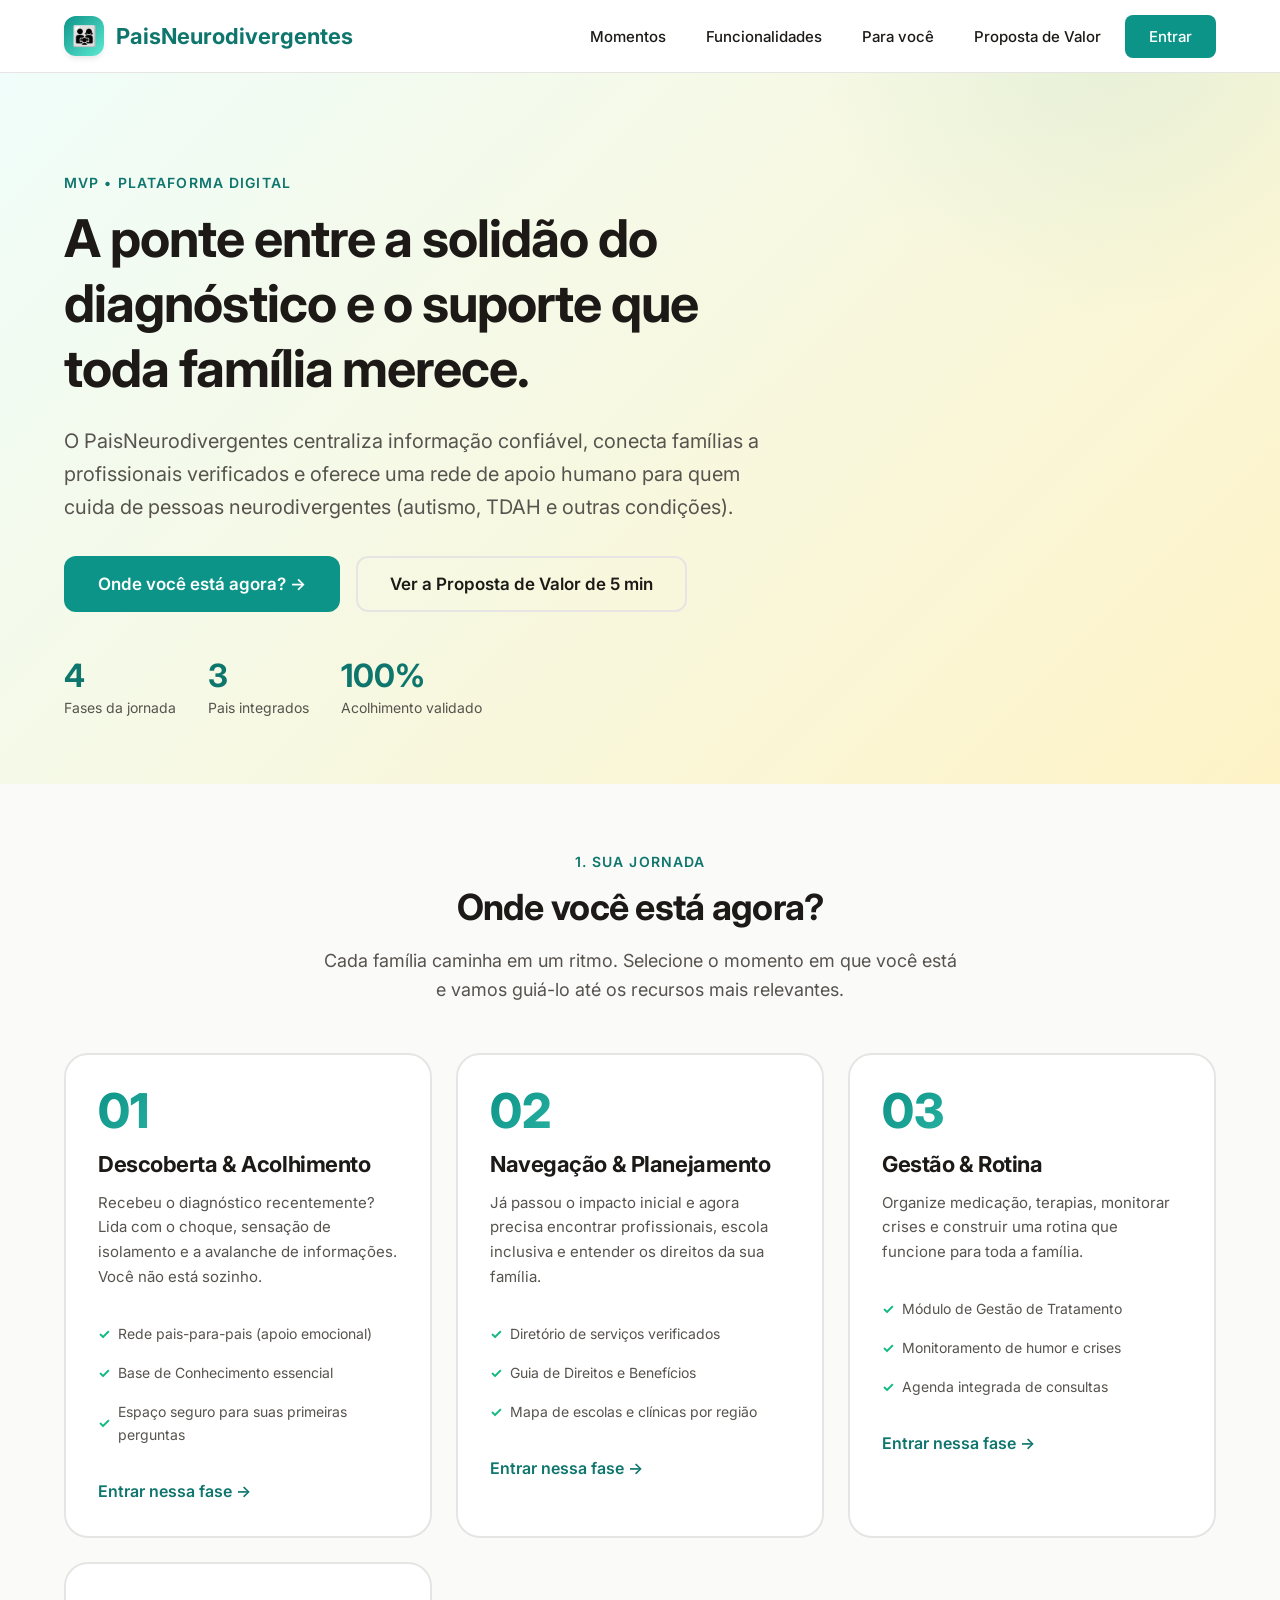
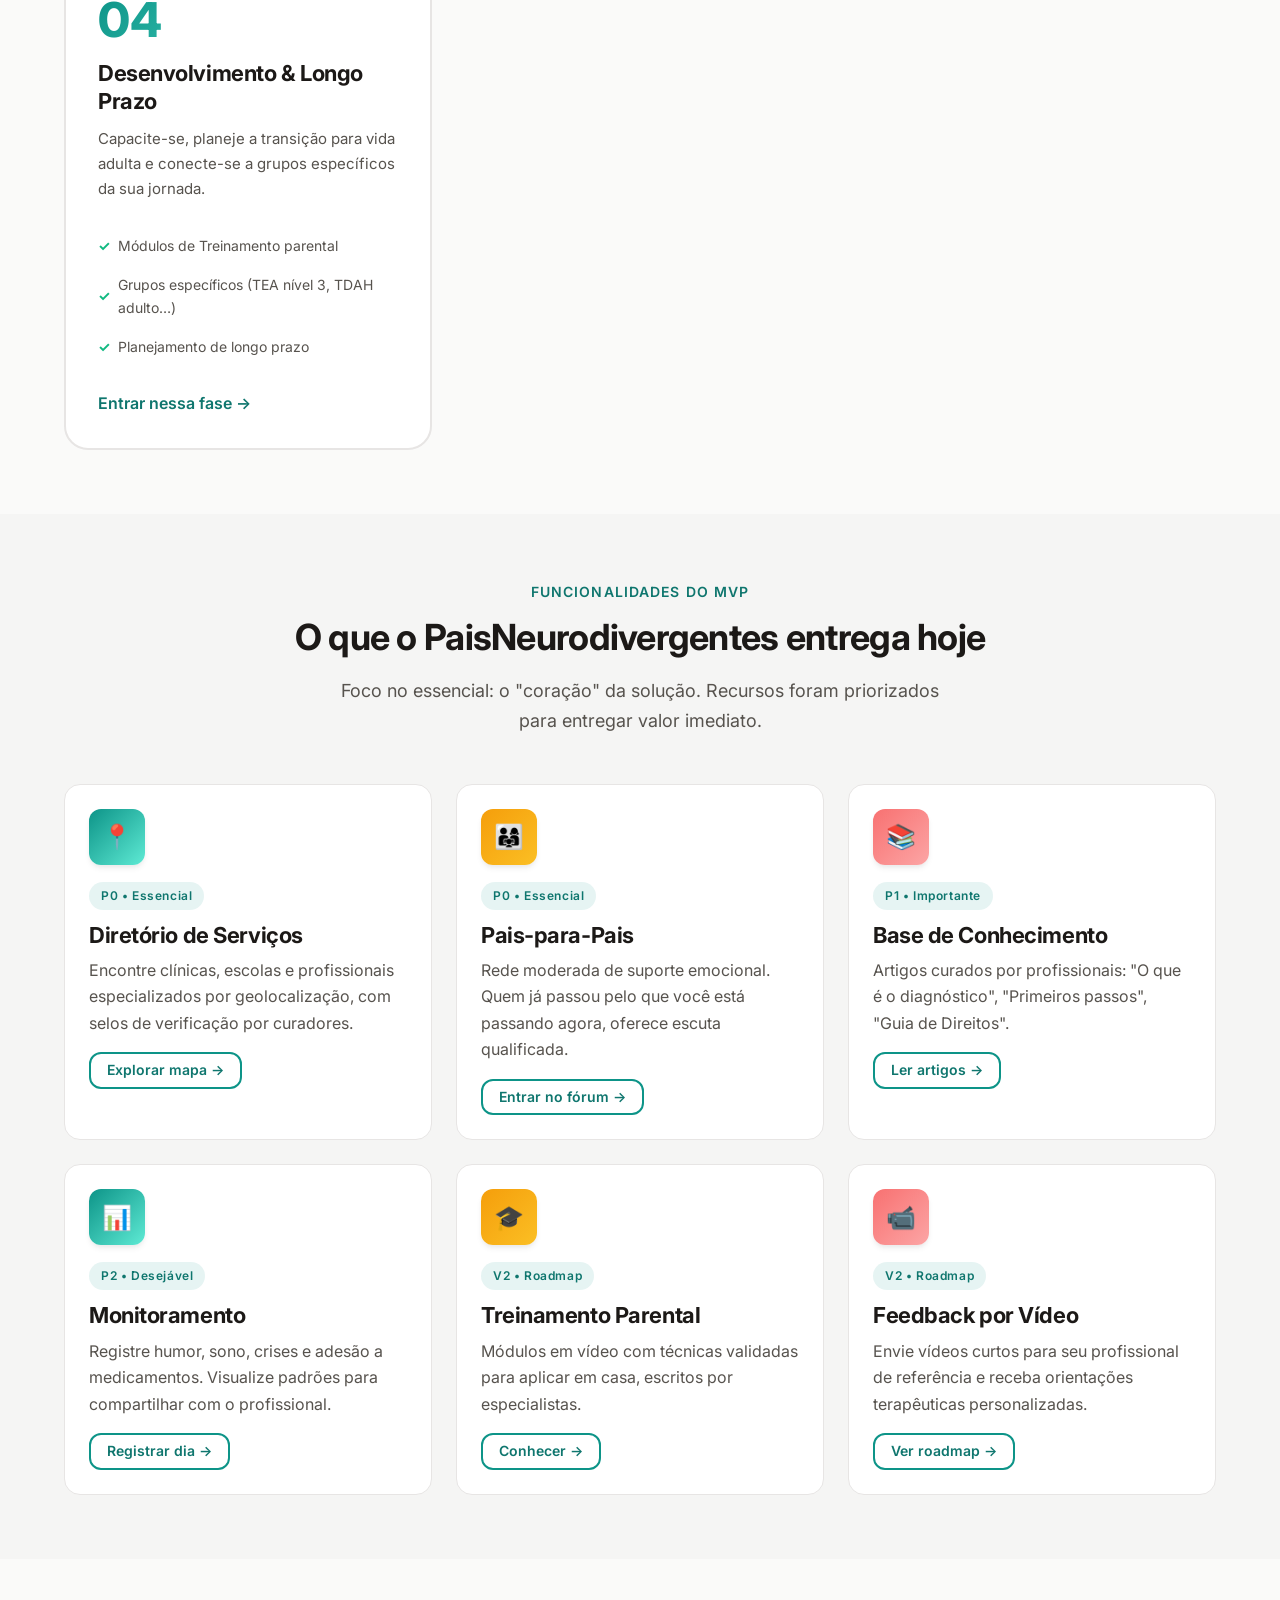
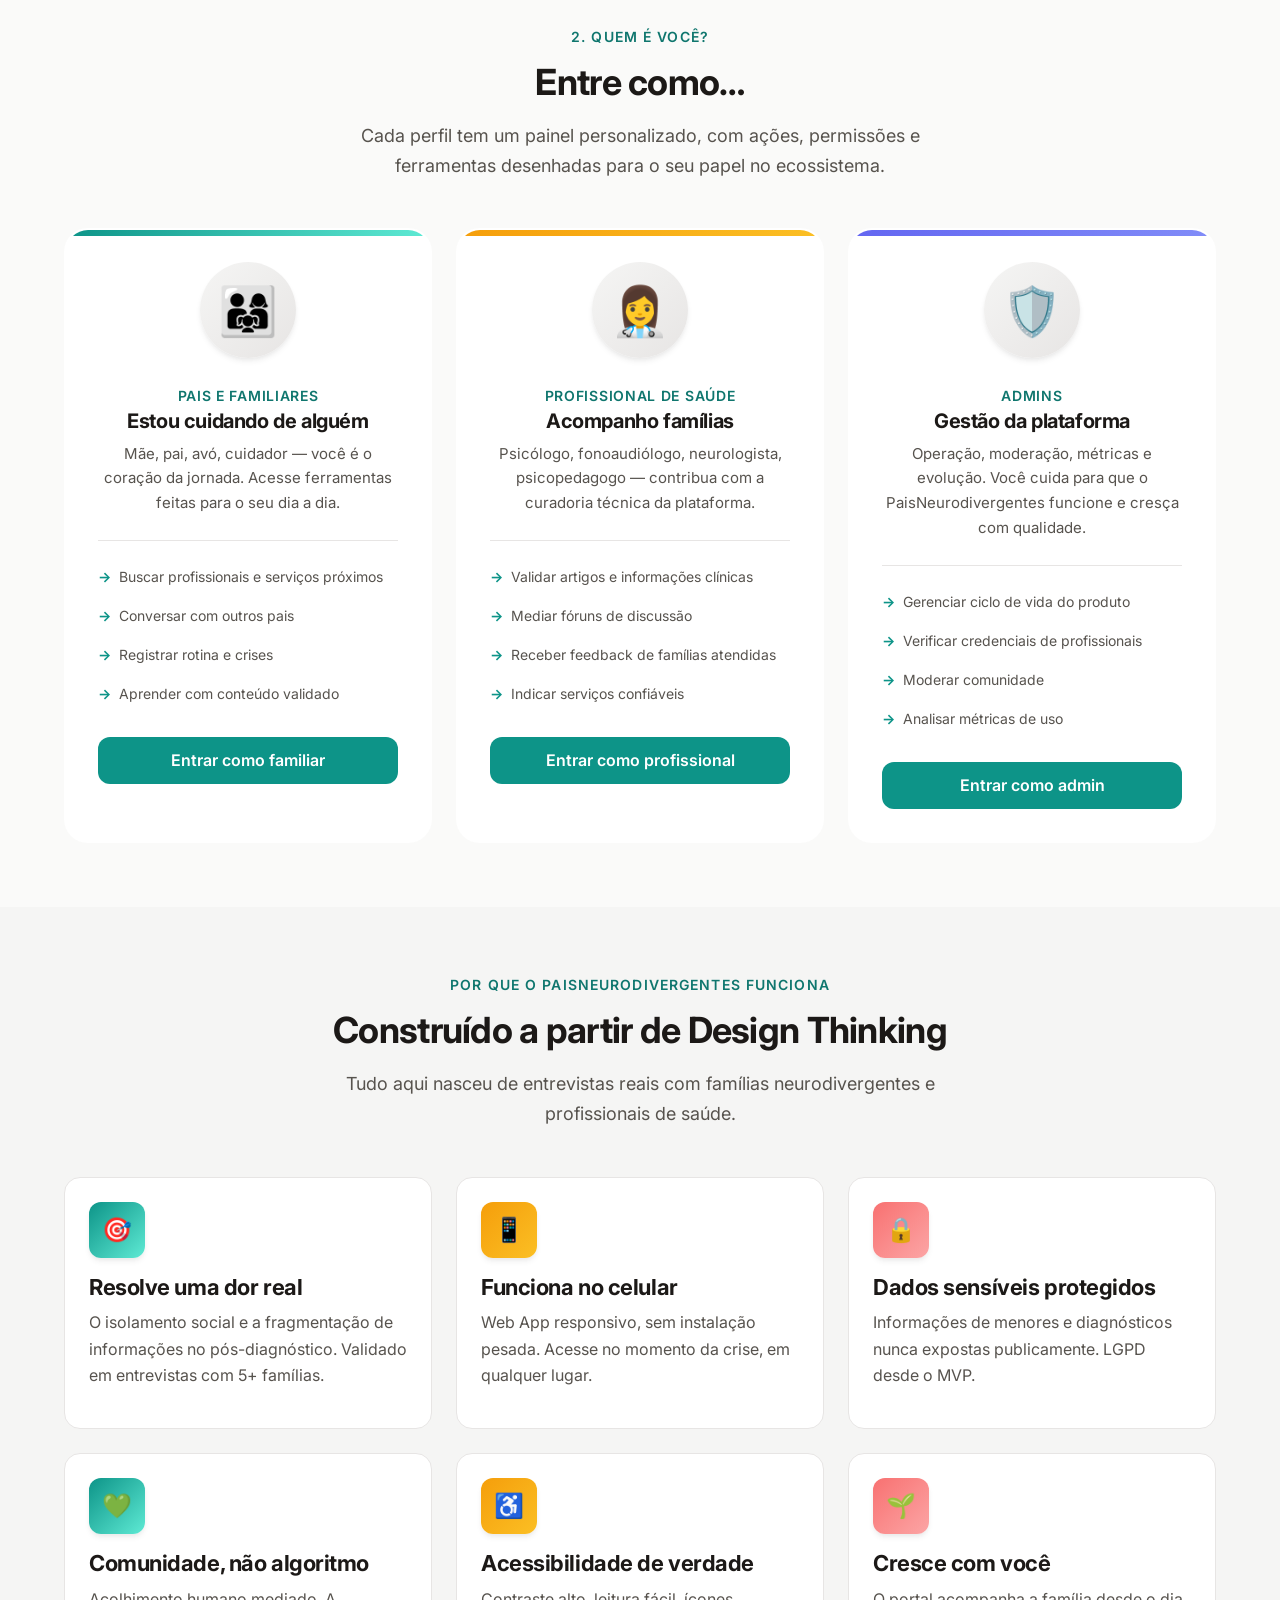
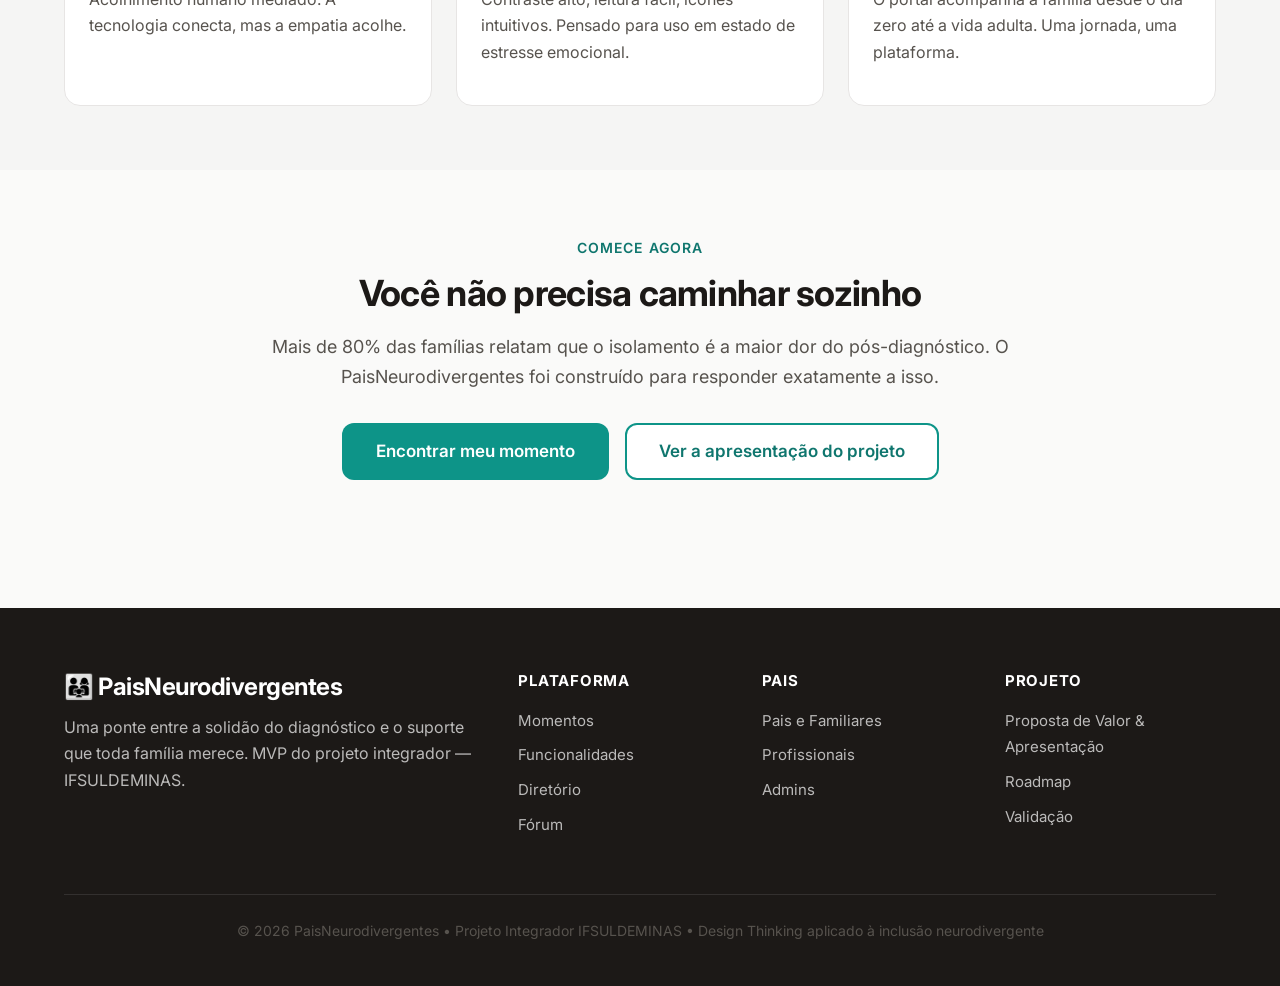
==== index.html @ cf3bc2c1 "inicial" ====
<!DOCTYPE html>
<html lang="pt-BR">
<head>
  <meta charset="UTF-8">
  <meta name="viewport" content="width=device-width, initial-scale=1.0">
  <title>PaisNeurodivergentes — A ponte entre a solidão do diagnóstico e o suporte que toda família merece</title>
  <meta name="description" content="Portal digital de apoio a famílias de pessoas neurodivergentes. Conectando pais, profissionais e serviços em uma jornada de acolhimento.">
  <link rel="stylesheet" href="css/styles.css">
  <link rel="preconnect" href="https://fonts.googleapis.com">
  <link rel="preconnect" href="https://fonts.gstatic.com" crossorigin>
  <link href="https://fonts.googleapis.com/css2?family=Inter:wght@400;500;600;700;800&display=swap" rel="stylesheet">
</head>
<body>
  <a href="#main" class="skip-link">Pular para conteúdo principal</a>

  <!-- Header -->
  <header class="site-header">
    <div class="container">
      <nav class="nav-bar" aria-label="Navegação principal">
        <a href="index.html" class="logo">
          <span class="logo-icon" aria-hidden="true">👨‍👩‍👧</span>
          <span>PaisNeurodivergentes</span>
        </a>

        <button class="menu-toggle" aria-label="Abrir menu" aria-expanded="false">
          <svg width="24" height="24" viewBox="0 0 24 24" fill="none" stroke="currentColor" stroke-width="2">
            <line x1="3" y1="6" x2="21" y2="6"></line>
            <line x1="3" y1="12" x2="21" y2="12"></line>
            <line x1="3" y1="18" x2="21" y2="18"></line>
          </svg>
        </button>

        <ul class="nav-links">
          <li><a href="#momentos">Momentos</a></li>
          <li><a href="#funcionalidades">Funcionalidades</a></li>
          <li><a href="#pais">Para você</a></li>
          <li><a href="pages/proposta-de-valor.html">Proposta de Valor</a></li>
          <li><a href="#pais" class="nav-cta">Entrar</a></li>
        </ul>
      </nav>
    </div>
  </header>

  <main id="main">
    <!-- Hero -->
    <section class="hero">
      <div class="container">
        <div class="hero-content fade-in">
          <span class="eyebrow">MVP • Plataforma Digital</span>
          <h1>A ponte entre a solidão do diagnóstico e o suporte que toda família merece.</h1>
          <p class="hero-tagline">
            O PaisNeurodivergentes centraliza informação confiável, conecta famílias a profissionais verificados e oferece uma rede de apoio humano para quem cuida de pessoas neurodivergentes (autismo, TDAH e outras condições).
          </p>

          <div class="hero-cta">
            <a href="#momentos" class="btn btn-primary btn-large">
              Onde você está agora? →
            </a>
            <a href="pages/proposta-de-valor.html" class="btn btn-ghost btn-large">
              Ver a Proposta de Valor de 5 min
            </a>
          </div>

          <div class="hero-stats">
            <div class="stat">
              <span class="stat-number">4</span>
              <span class="stat-label">Fases da jornada</span>
            </div>
            <div class="stat">
              <span class="stat-number">3</span>
              <span class="stat-label">Pais integrados</span>
            </div>
            <div class="stat">
              <span class="stat-number">100%</span>
              <span class="stat-label">Acolhimento validado</span>
            </div>
          </div>
        </div>
      </div>
    </section>

    <!-- Onde você está agora? - Escolha do momento -->
    <section id="momentos">
      <div class="container">
        <div class="section-header">
          <span class="eyebrow">1. Sua jornada</span>
          <h2>Onde você está agora?</h2>
          <p>Cada família caminha em um ritmo. Selecione o momento em que você está e vamos guiá-lo até os recursos mais relevantes.</p>
        </div>

        <div class="grid grid-2">
          <a href="#" class="moment-card" data-moment="descoberta">
            <div class="moment-number">01</div>
            <h3>Descoberta &amp; Acolhimento</h3>
            <p>Recebeu o diagnóstico recentemente? Lida com o choque, sensação de isolamento e a avalanche de informações. Você não está sozinho.</p>
            <ul class="moment-features">
              <li>Rede pais-para-pais (apoio emocional)</li>
              <li>Base de Conhecimento essencial</li>
              <li>Espaço seguro para suas primeiras perguntas</li>
            </ul>
            <span class="card-arrow">Entrar nessa fase →</span>
          </a>

          <a href="#" class="moment-card" data-moment="navegacao">
            <div class="moment-number">02</div>
            <h3>Navegação &amp; Planejamento</h3>
            <p>Já passou o impacto inicial e agora precisa encontrar profissionais, escola inclusiva e entender os direitos da sua família.</p>
            <ul class="moment-features">
              <li>Diretório de serviços verificados</li>
              <li>Guia de Direitos e Benefícios</li>
              <li>Mapa de escolas e clínicas por região</li>
            </ul>
            <span class="card-arrow">Entrar nessa fase →</span>
          </a>

          <a href="#" class="moment-card" data-moment="gestao">
            <div class="moment-number">03</div>
            <h3>Gestão &amp; Rotina</h3>
            <p>Organize medicação, terapias, monitorar crises e construir uma rotina que funcione para toda a família.</p>
            <ul class="moment-features">
              <li>Módulo de Gestão de Tratamento</li>
              <li>Monitoramento de humor e crises</li>
              <li>Agenda integrada de consultas</li>
            </ul>
            <span class="card-arrow">Entrar nessa fase →</span>
          </a>

          <a href="#" class="moment-card" data-moment="desenvolvimento">
            <div class="moment-number">04</div>
            <h3>Desenvolvimento &amp; Longo Prazo</h3>
            <p>Capacite-se, planeje a transição para vida adulta e conecte-se a grupos específicos da sua jornada.</p>
            <ul class="moment-features">
              <li>Módulos de Treinamento parental</li>
              <li>Grupos específicos (TEA nível 3, TDAH adulto…)</li>
              <li>Planejamento de longo prazo</li>
            </ul>
            <span class="card-arrow">Entrar nessa fase →</span>
          </a>
        </div>
      </div>
    </section>

    <!-- Funcionalidades principais -->
    <section id="funcionalidades" class="feature-section bg-soft">
      <div class="container">
        <div class="section-header">
          <span class="eyebrow">Funcionalidades do MVP</span>
          <h2>O que o PaisNeurodivergentes entrega hoje</h2>
          <p>Foco no essencial: o "coração" da solução. Recursos foram priorizados para entregar valor imediato.</p>
        </div>

        <div class="grid grid-3">
          <article class="card">
            <div class="card-icon">📍</div>
            <span class="card-tag">P0 • Essencial</span>
            <h3>Diretório de Serviços</h3>
            <p>Encontre clínicas, escolas e profissionais especializados por geolocalização, com selos de verificação por curadores.</p>
            <a href="pages/diretorio.html" class="btn btn-secondary btn-small">Explorar mapa →</a>
          </article>

          <article class="card">
            <div class="card-icon warm">👨‍👩‍👧</div>
            <span class="card-tag">P0 • Essencial</span>
            <h3>Pais-para-Pais</h3>
            <p>Rede moderada de suporte emocional. Quem já passou pelo que você está passando agora, oferece escuta qualificada.</p>
            <a href="pages/forum.html" class="btn btn-secondary btn-small">Entrar no fórum →</a>
          </article>

          <article class="card">
            <div class="card-icon coral">📚</div>
            <span class="card-tag">P1 • Importante</span>
            <h3>Base de Conhecimento</h3>
            <p>Artigos curados por profissionais: "O que é o diagnóstico", "Primeiros passos", "Guia de Direitos".</p>
            <a href="pages/base-conhecimento.html" class="btn btn-secondary btn-small">Ler artigos →</a>
          </article>

          <article class="card">
            <div class="card-icon">📊</div>
            <span class="card-tag">P2 • Desejável</span>
            <h3>Monitoramento</h3>
            <p>Registre humor, sono, crises e adesão a medicamentos. Visualize padrões para compartilhar com o profissional.</p>
            <a href="pages/monitoramento.html" class="btn btn-secondary btn-small">Registrar dia →</a>
          </article>

          <article class="card">
            <div class="card-icon warm">🎓</div>
            <span class="card-tag">V2 • Roadmap</span>
            <h3>Treinamento Parental</h3>
            <p>Módulos em vídeo com técnicas validadas para aplicar em casa, escritos por especialistas.</p>
            <a href="pages/fase-desenvolvimento.html" class="btn btn-secondary btn-small">Conhecer →</a>
          </article>

          <article class="card">
            <div class="card-icon coral">📹</div>
            <span class="card-tag">V2 • Roadmap</span>
            <h3>Feedback por Vídeo</h3>
            <p>Envie vídeos curtos para seu profissional de referência e receba orientações terapêuticas personalizadas.</p>
            <a href="pages/proposta-de-valor.html#roadmap" class="btn btn-secondary btn-small">Ver roadmap →</a>
          </article>
        </div>
      </div>
    </section>

    <!-- Pais - Escolha quem é você -->
    <section id="pais">
      <div class="container">
        <div class="section-header">
          <span class="eyebrow">2. Quem é você?</span>
          <h2>Entre como…</h2>
          <p>Cada perfil tem um painel personalizado, com ações, permissões e ferramentas desenhadas para o seu papel no ecossistema.</p>
        </div>

        <div class="grid grid-3">
          <a href="#" class="persona-card pais" data-persona="pais">
            <div class="persona-avatar" aria-hidden="true">👨‍👩‍👧</div>
            <span class="persona-role">Pais e Familiares</span>
            <h3>Estou cuidando de alguém</h3>
            <p>Mãe, pai, avó, cuidador — você é o coração da jornada. Acesse ferramentas feitas para o seu dia a dia.</p>
            <ul class="persona-tasks">
              <li>Buscar profissionais e serviços próximos</li>
              <li>Conversar com outros pais</li>
              <li>Registrar rotina e crises</li>
              <li>Aprender com conteúdo validado</li>
            </ul>
            <span class="btn btn-primary btn-block" style="margin-top: var(--space-6);">Entrar como familiar</span>
          </a>

          <a href="#" class="persona-card profissional" data-persona="profissional">
            <div class="persona-avatar" aria-hidden="true">👩‍⚕️</div>
            <span class="persona-role">Profissional de Saúde</span>
            <h3>Acompanho famílias</h3>
            <p>Psicólogo, fonoaudiólogo, neurologista, psicopedagogo — contribua com a curadoria técnica da plataforma.</p>
            <ul class="persona-tasks">
              <li>Validar artigos e informações clínicas</li>
              <li>Mediar fóruns de discussão</li>
              <li>Receber feedback de famílias atendidas</li>
              <li>Indicar serviços confiáveis</li>
            </ul>
            <span class="btn btn-primary btn-block" style="margin-top: var(--space-6);">Entrar como profissional</span>
          </a>

          <a href="#" class="persona-card admin" data-persona="admin">
            <div class="persona-avatar" aria-hidden="true">🛡️</div>
            <span class="persona-role">Admins</span>
            <h3>Gestão da plataforma</h3>
            <p>Operação, moderação, métricas e evolução. Você cuida para que o PaisNeurodivergentes funcione e cresça com qualidade.</p>
            <ul class="persona-tasks">
              <li>Gerenciar ciclo de vida do produto</li>
              <li>Verificar credenciais de profissionais</li>
              <li>Moderar comunidade</li>
              <li>Analisar métricas de uso</li>
            </ul>
            <span class="btn btn-primary btn-block" style="margin-top: var(--space-6);">Entrar como admin</span>
          </a>
        </div>
      </div>
    </section>

    <!-- Como funciona / Diferenciais -->
    <section class="bg-soft">
      <div class="container">
        <div class="section-header">
          <span class="eyebrow">Por que o PaisNeurodivergentes funciona</span>
          <h2>Construído a partir de Design Thinking</h2>
          <p>Tudo aqui nasceu de entrevistas reais com famílias neurodivergentes e profissionais de saúde.</p>
        </div>

        <div class="grid grid-3">
          <div class="card">
            <div class="card-icon">🎯</div>
            <h3>Resolve uma dor real</h3>
            <p>O isolamento social e a fragmentação de informações no pós-diagnóstico. Validado em entrevistas com 5+ famílias.</p>
          </div>

          <div class="card">
            <div class="card-icon warm">📱</div>
            <h3>Funciona no celular</h3>
            <p>Web App responsivo, sem instalação pesada. Acesse no momento da crise, em qualquer lugar.</p>
          </div>

          <div class="card">
            <div class="card-icon coral">🔒</div>
            <h3>Dados sensíveis protegidos</h3>
            <p>Informações de menores e diagnósticos nunca expostas publicamente. LGPD desde o MVP.</p>
          </div>

          <div class="card">
            <div class="card-icon">💚</div>
            <h3>Comunidade, não algoritmo</h3>
            <p>Acolhimento humano mediado. A tecnologia conecta, mas a empatia acolhe.</p>
          </div>

          <div class="card">
            <div class="card-icon warm">♿</div>
            <h3>Acessibilidade de verdade</h3>
            <p>Contraste alto, leitura fácil, ícones intuitivos. Pensado para uso em estado de estresse emocional.</p>
          </div>

          <div class="card">
            <div class="card-icon coral">🌱</div>
            <h3>Cresce com você</h3>
            <p>O portal acompanha a família desde o dia zero até a vida adulta. Uma jornada, uma plataforma.</p>
          </div>
        </div>
      </div>
    </section>

    <!-- CTA Final -->
    <section>
      <div class="container container-narrow text-center">
        <span class="eyebrow">Comece agora</span>
        <h2>Você não precisa caminhar sozinho</h2>
        <p style="font-size: 1.125rem; margin-bottom: var(--space-8);">
          Mais de 80% das famílias relatam que o isolamento é a maior dor do pós-diagnóstico. O PaisNeurodivergentes foi construído para responder exatamente a isso.
        </p>
        <div class="hero-cta" style="justify-content: center;">
          <a href="#momentos" class="btn btn-primary btn-large">Encontrar meu momento</a>
          <a href="pages/proposta-de-valor.html" class="btn btn-secondary btn-large">Ver a apresentação do projeto</a>
        </div>
      </div>
    </section>
  </main>

  <!-- Footer -->
  <footer class="site-footer">
    <div class="container">
      <div class="footer-grid">
        <div class="footer-brand">
          <h4>👨‍👩‍👧 PaisNeurodivergentes</h4>
          <p>Uma ponte entre a solidão do diagnóstico e o suporte que toda família merece. MVP do projeto integrador — IFSULDEMINAS.</p>
        </div>
        <div class="footer-col">
          <h5>Plataforma</h5>
          <ul>
            <li><a href="#momentos">Momentos</a></li>
            <li><a href="#funcionalidades">Funcionalidades</a></li>
            <li><a href="pages/diretorio.html">Diretório</a></li>
            <li><a href="pages/forum.html">Fórum</a></li>
          </ul>
        </div>
        <div class="footer-col">
          <h5>Pais</h5>
          <ul>
            <li><a href="pages/painel-pais.html">Pais e Familiares</a></li>
            <li><a href="pages/painel-profissional.html">Profissionais</a></li>
            <li><a href="pages/painel-admin.html">Admins</a></li>
          </ul>
        </div>
        <div class="footer-col">
          <h5>Projeto</h5>
          <ul>
            <li><a href="pages/proposta-de-valor.html">Proposta de Valor &amp; Apresentação</a></li>
            <li><a href="#funcionalidades">Roadmap</a></li>
            <li><a href="#momentos">Validação</a></li>
          </ul>
        </div>
      </div>
      <div class="footer-bottom">
        <p>© 2026 PaisNeurodivergentes • Projeto Integrador IFSULDEMINAS • Design Thinking aplicado à inclusão neurodivergente</p>
      </div>
    </div>
  </footer>

  <script src="js/main.js"></script>
</body>
</html>
---- css/styles.css ----
/* =========================================
   PaisNeurodivergentes - Estilos Globais
   Design acessível, acolhedor e responsivo
   ========================================= */

:root {
  /* Paleta principal - tons acolhedores */
  --color-primary: #0d9488;       /* Teal calmante */
  --color-primary-dark: #0f766e;
  --color-primary-light: #5eead4;
  --color-secondary: #f59e0b;     /* Quente, esperança */
  --color-accent: #f87171;        /* Coral suave */
  --color-success: #10b981;
  --color-warning: #f59e0b;
  --color-danger: #ef4444;

  /* Neutros */
  --color-bg: #fafaf9;            /* Off-white suave */
  --color-bg-alt: #f5f5f4;
  --color-surface: #ffffff;
  --color-border: #e7e5e4;
  --color-text: #1c1917;          /* Alto contraste */
  --color-text-soft: #57534e;
  --color-text-muted: #78716c;

  /* Tipografia */
  --font-base: 'Inter', -apple-system, BlinkMacSystemFont, 'Segoe UI', Roboto, sans-serif;
  --font-size-base: 16px;
  --line-height-base: 1.65;

  /* Espaçamentos */
  --space-1: 0.25rem;
  --space-2: 0.5rem;
  --space-3: 0.75rem;
  --space-4: 1rem;
  --space-6: 1.5rem;
  --space-8: 2rem;
  --space-12: 3rem;
  --space-16: 4rem;
  --space-24: 6rem;

  /* Bordas e sombras */
  --radius-sm: 0.5rem;
  --radius-md: 0.75rem;
  --radius-lg: 1rem;
  --radius-xl: 1.5rem;
  --shadow-sm: 0 1px 2px 0 rgba(0,0,0,0.05);
  --shadow-md: 0 4px 6px -1px rgba(0,0,0,0.07), 0 2px 4px -1px rgba(0,0,0,0.04);
  --shadow-lg: 0 10px 15px -3px rgba(0,0,0,0.08), 0 4px 6px -2px rgba(0,0,0,0.04);
  --shadow-xl: 0 20px 25px -5px rgba(0,0,0,0.1), 0 10px 10px -5px rgba(0,0,0,0.04);

  /* Transições */
  --transition: all 0.2s ease;
}

* {
  margin: 0;
  padding: 0;
  box-sizing: border-box;
}

html {
  scroll-behavior: smooth;
  font-size: var(--font-size-base);
}

body {
  font-family: var(--font-base);
  background-color: var(--color-bg);
  color: var(--color-text);
  line-height: var(--line-height-base);
  -webkit-font-smoothing: antialiased;
  -moz-osx-font-smoothing: grayscale;
}

/* =========================================
   Acessibilidade
   ========================================= */
*:focus-visible {
  outline: 3px solid var(--color-primary);
  outline-offset: 2px;
  border-radius: var(--radius-sm);
}

.skip-link {
  position: absolute;
  top: -100px;
  left: 0;
  background: var(--color-primary);
  color: white;
  padding: var(--space-3) var(--space-4);
  z-index: 9999;
  text-decoration: none;
  border-radius: 0 0 var(--radius-sm) 0;
}

.skip-link:focus {
  top: 0;
}

.sr-only {
  position: absolute;
  width: 1px;
  height: 1px;
  padding: 0;
  margin: -1px;
  overflow: hidden;
  clip: rect(0,0,0,0);
  border: 0;
}

/* =========================================
   Tipografia
   ========================================= */
h1, h2, h3, h4, h5, h6 {
  font-weight: 700;
  line-height: 1.25;
  color: var(--color-text);
  letter-spacing: -0.02em;
}

h1 { font-size: clamp(2rem, 5vw, 3.25rem); }
h2 { font-size: clamp(1.5rem, 3vw, 2.25rem); margin-bottom: var(--space-4); }
h3 { font-size: 1.375rem; margin-bottom: var(--space-3); }
h4 { font-size: 1.125rem; margin-bottom: var(--space-2); }

p {
  margin-bottom: var(--space-3);
  color: var(--color-text-soft);
}

a {
  color: var(--color-primary-dark);
  text-decoration: none;
  transition: var(--transition);
}

a:hover {
  text-decoration: underline;
}

/* =========================================
   Layout / Containers
   ========================================= */
.container {
  width: 100%;
  max-width: 1200px;
  margin: 0 auto;
  padding: 0 var(--space-6);
}

.container-narrow {
  max-width: 800px;
  margin: 0 auto;
  padding: 0 var(--space-6);
}

section {
  padding: var(--space-16) 0;
}

.section-header {
  text-align: center;
  margin-bottom: var(--space-12);
}

.section-header p {
  font-size: 1.125rem;
  color: var(--color-text-soft);
  max-width: 640px;
  margin: 0 auto;
}

.eyebrow {
  display: inline-block;
  font-size: 0.875rem;
  font-weight: 600;
  color: var(--color-primary-dark);
  text-transform: uppercase;
  letter-spacing: 0.08em;
  margin-bottom: var(--space-3);
}

/* =========================================
   Header / Navegação
   ========================================= */
.site-header {
  background: rgba(255, 255, 255, 0.92);
  backdrop-filter: blur(10px);
  border-bottom: 1px solid var(--color-border);
  position: sticky;
  top: 0;
  z-index: 100;
}

.nav-bar {
  display: flex;
  align-items: center;
  justify-content: space-between;
  padding: var(--space-4) 0;
}

.logo {
  display: flex;
  align-items: center;
  gap: var(--space-3);
  font-size: 1.375rem;
  font-weight: 700;
  color: var(--color-primary-dark);
  text-decoration: none;
}

.logo:hover { text-decoration: none; }

.logo-icon {
  width: 40px;
  height: 40px;
  background: linear-gradient(135deg, var(--color-primary), var(--color-primary-light));
  border-radius: var(--radius-md);
  display: flex;
  align-items: center;
  justify-content: center;
  color: white;
  font-size: 1.25rem;
  box-shadow: var(--shadow-md);
}

.nav-links {
  display: flex;
  gap: var(--space-2);
  list-style: none;
  align-items: center;
}

.nav-links a {
  color: var(--color-text);
  padding: var(--space-2) var(--space-4);
  border-radius: var(--radius-sm);
  font-weight: 500;
  font-size: 0.9375rem;
  transition: var(--transition);
}

.nav-links a:hover {
  background: var(--color-bg-alt);
  text-decoration: none;
}

.nav-links a.active {
  background: rgba(13, 148, 136, 0.1);
  color: var(--color-primary-dark);
}

.nav-cta {
  background: var(--color-primary);
  color: white !important;
  padding: var(--space-3) var(--space-6) !important;
}

.nav-cta:hover {
  background: var(--color-primary-dark) !important;
}

.menu-toggle {
  display: none;
  background: none;
  border: none;
  padding: var(--space-2);
  cursor: pointer;
  color: var(--color-text);
}

/* =========================================
   Botões
   ========================================= */
.btn {
  display: inline-flex;
  align-items: center;
  justify-content: center;
  gap: var(--space-2);
  padding: var(--space-3) var(--space-6);
  border-radius: var(--radius-md);
  font-weight: 600;
  font-size: 1rem;
  cursor: pointer;
  border: 2px solid transparent;
  transition: var(--transition);
  text-decoration: none;
  font-family: inherit;
  line-height: 1.2;
}

.btn:hover { text-decoration: none; transform: translateY(-1px); }
.btn:active { transform: translateY(0); }

.btn-primary {
  background: var(--color-primary);
  color: white;
}
.btn-primary:hover {
  background: var(--color-primary-dark);
  box-shadow: var(--shadow-lg);
}

.btn-secondary {
  background: var(--color-surface);
  color: var(--color-primary-dark);
  border-color: var(--color-primary);
}
.btn-secondary:hover {
  background: rgba(13, 148, 136, 0.08);
}

.btn-ghost {
  background: transparent;
  color: var(--color-text);
  border-color: var(--color-border);
}
.btn-ghost:hover {
  background: var(--color-bg-alt);
  border-color: var(--color-text-soft);
}

.btn-large {
  padding: var(--space-4) var(--space-8);
  font-size: 1.0625rem;
}

.btn-small {
  padding: var(--space-2) var(--space-4);
  font-size: 0.875rem;
}

.btn-block {
  display: flex;
  width: 100%;
}

/* =========================================
   Hero
   ========================================= */
.hero {
  background: linear-gradient(135deg, #f0fdfa 0%, #fef3c7 100%);
  padding: var(--space-24) 0 var(--space-16);
  position: relative;
  overflow: hidden;
}

.hero::before {
  content: '';
  position: absolute;
  top: -50%;
  right: -10%;
  width: 600px;
  height: 600px;
  background: radial-gradient(circle, rgba(13, 148, 136, 0.08) 0%, transparent 70%);
  border-radius: 50%;
}

.hero-content {
  position: relative;
  z-index: 2;
  max-width: 720px;
}

.hero h1 {
  margin-bottom: var(--space-6);
}

.hero-tagline {
  font-size: 1.25rem;
  color: var(--color-text-soft);
  margin-bottom: var(--space-8);
}

.hero-cta {
  display: flex;
  flex-wrap: wrap;
  gap: var(--space-4);
}

.hero-stats {
  display: flex;
  gap: var(--space-8);
  margin-top: var(--space-12);
  flex-wrap: wrap;
}

.stat {
  display: flex;
  flex-direction: column;
}

.stat-number {
  font-size: 2rem;
  font-weight: 700;
  color: var(--color-primary-dark);
  line-height: 1;
}

.stat-label {
  font-size: 0.875rem;
  color: var(--color-text-soft);
  margin-top: var(--space-1);
}

/* =========================================
   Cards
   ========================================= */
.card {
  background: var(--color-surface);
  border: 1px solid var(--color-border);
  border-radius: var(--radius-lg);
  padding: var(--space-6);
  transition: var(--transition);
}

.card:hover {
  border-color: var(--color-primary-light);
  box-shadow: var(--shadow-lg);
  transform: translateY(-2px);
}

.card-link {
  text-decoration: none;
  color: inherit;
  display: block;
}

.card-link:hover { text-decoration: none; }

.card-icon {
  width: 56px;
  height: 56px;
  background: linear-gradient(135deg, var(--color-primary), var(--color-primary-light));
  border-radius: var(--radius-md);
  display: flex;
  align-items: center;
  justify-content: center;
  color: white;
  font-size: 1.5rem;
  margin-bottom: var(--space-4);
  box-shadow: var(--shadow-md);
}

.card-icon.warm {
  background: linear-gradient(135deg, var(--color-secondary), #fbbf24);
}

.card-icon.coral {
  background: linear-gradient(135deg, var(--color-accent), #fca5a5);
}

.card h3 { margin-bottom: var(--space-2); }
.card p { margin-bottom: var(--space-4); }

.card-tag {
  display: inline-block;
  font-size: 0.75rem;
  font-weight: 600;
  padding: var(--space-1) var(--space-3);
  background: rgba(13, 148, 136, 0.1);
  color: var(--color-primary-dark);
  border-radius: 999px;
  margin-bottom: var(--space-3);
  letter-spacing: 0.05em;
}

.card-tag.p1 { background: rgba(245, 158, 11, 0.1); color: var(--color-secondary); }
.card-tag.p2 { background: rgba(248, 113, 113, 0.1); color: var(--color-accent); }

/* =========================================
   Grid
   ========================================= */
.grid {
  display: grid;
  gap: var(--space-6);
}

.grid-2 { grid-template-columns: repeat(auto-fit, minmax(280px, 1fr)); }
.grid-3 { grid-template-columns: repeat(auto-fit, minmax(280px, 1fr)); }
.grid-4 { grid-template-columns: repeat(auto-fit, minmax(240px, 1fr)); }

/* =========================================
   Moment Cards (Fases da Jornada)
   ========================================= */
.moment-card {
  background: var(--color-surface);
  border: 2px solid var(--color-border);
  border-radius: var(--radius-xl);
  padding: var(--space-8);
  transition: var(--transition);
  cursor: pointer;
  position: relative;
  text-decoration: none;
  color: inherit;
  display: block;
  height: 100%;
}

.moment-card:hover {
  text-decoration: none;
  border-color: var(--color-primary);
  box-shadow: var(--shadow-xl);
  transform: translateY(-4px);
}

.moment-number {
  font-size: 3rem;
  font-weight: 800;
  background: linear-gradient(135deg, var(--color-primary), var(--color-primary-light));
  -webkit-background-clip: text;
  background-clip: text;
  -webkit-text-fill-color: transparent;
  line-height: 1;
  margin-bottom: var(--space-4);
}

.moment-card h3 {
  font-size: 1.375rem;
  margin-bottom: var(--space-3);
}

.moment-card p {
  font-size: 0.9375rem;
  margin-bottom: var(--space-6);
}

.moment-features {
  list-style: none;
  margin-top: var(--space-4);
}

.moment-features li {
  padding: var(--space-2) 0;
  color: var(--color-text-soft);
  font-size: 0.875rem;
  display: flex;
  align-items: center;
  gap: var(--space-2);
}

.moment-features li::before {
  content: '✓';
  color: var(--color-success);
  font-weight: 700;
}

.moment-card .card-arrow {
  margin-top: var(--space-6);
  display: inline-flex;
  align-items: center;
  gap: var(--space-2);
  color: var(--color-primary-dark);
  font-weight: 600;
}

/* =========================================
   Persona Cards
   ========================================= */
.persona-card {
  background: var(--color-surface);
  border-radius: var(--radius-xl);
  padding: var(--space-8);
  text-align: center;
  transition: var(--transition);
  cursor: pointer;
  text-decoration: none;
  color: inherit;
  display: block;
  border: 2px solid transparent;
  position: relative;
  overflow: hidden;
}

.persona-card::before {
  content: '';
  position: absolute;
  top: 0;
  left: 0;
  right: 0;
  height: 6px;
  background: linear-gradient(90deg, var(--color-primary), var(--color-primary-light));
}

.persona-card.pais::before {
  background: linear-gradient(90deg, var(--color-primary), var(--color-primary-light));
}

.persona-card.profissional::before {
  background: linear-gradient(90deg, var(--color-secondary), #fbbf24);
}

.persona-card.admin::before {
  background: linear-gradient(90deg, #6366f1, #818cf8);
}

.persona-card:hover {
  text-decoration: none;
  transform: translateY(-4px);
  box-shadow: var(--shadow-xl);
  border-color: var(--color-primary-light);
}

.persona-avatar {
  width: 96px;
  height: 96px;
  margin: 0 auto var(--space-6);
  background: linear-gradient(135deg, var(--color-bg-alt), var(--color-border));
  border-radius: 50%;
  display: flex;
  align-items: center;
  justify-content: center;
  font-size: 3rem;
  box-shadow: var(--shadow-md);
}

.persona-card h3 {
  font-size: 1.25rem;
  margin-bottom: var(--space-2);
}

.persona-card .persona-role {
  font-size: 0.875rem;
  color: var(--color-primary-dark);
  font-weight: 600;
  text-transform: uppercase;
  letter-spacing: 0.05em;
  margin-bottom: var(--space-4);
}

.persona-card p {
  font-size: 0.9375rem;
  margin-bottom: var(--space-6);
}

.persona-tasks {
  list-style: none;
  text-align: left;
  margin-top: var(--space-4);
  padding-top: var(--space-4);
  border-top: 1px solid var(--color-border);
}

.persona-tasks li {
  padding: var(--space-2) 0;
  color: var(--color-text-soft);
  font-size: 0.875rem;
  display: flex;
  align-items: flex-start;
  gap: var(--space-2);
}

.persona-tasks li::before {
  content: '→';
  color: var(--color-primary);
  font-weight: 700;
  flex-shrink: 0;
}

/* =========================================
   Feature blocks
   ========================================= */
.feature-section {
  background: var(--color-surface);
}

.feature-block {
  display: grid;
  grid-template-columns: 1fr 1fr;
  gap: var(--space-12);
  align-items: center;
}

.feature-block.reverse { direction: rtl; }
.feature-block.reverse > * { direction: ltr; }

.feature-visual {
  background: linear-gradient(135deg, var(--color-bg-alt), var(--color-surface));
  border-radius: var(--radius-xl);
  padding: var(--space-8);
  min-height: 320px;
  display: flex;
  align-items: center;
  justify-content: center;
  border: 1px solid var(--color-border);
  position: relative;
  overflow: hidden;
}

.feature-mock {
  background: white;
  border-radius: var(--radius-lg);
  box-shadow: var(--shadow-xl);
  padding: var(--space-4);
  width: 100%;
  max-width: 320px;
}

.feature-mock-header {
  height: 12px;
  background: var(--color-bg-alt);
  border-radius: 6px;
  margin-bottom: var(--space-3);
  width: 60%;
}

.feature-mock-line {
  height: 8px;
  background: var(--color-bg-alt);
  border-radius: 4px;
  margin-bottom: var(--space-2);
}

.feature-mock-line.short { width: 40%; }
.feature-mock-block {
  background: linear-gradient(135deg, var(--color-primary), var(--color-primary-light));
  height: 100px;
  border-radius: var(--radius-md);
  margin: var(--space-3) 0;
  display: flex;
  align-items: center;
  justify-content: center;
  color: white;
  font-weight: 600;
}

/* =========================================
   Dashboard
   ========================================= */
.dashboard-layout {
  display: grid;
  grid-template-columns: 280px 1fr;
  min-height: calc(100vh - 80px);
}

.sidebar {
  background: var(--color-surface);
  border-right: 1px solid var(--color-border);
  padding: var(--space-6);
  position: sticky;
  top: 80px;
  height: calc(100vh - 80px);
  overflow-y: auto;
}

.sidebar-header {
  padding: var(--space-4);
  background: var(--color-bg-alt);
  border-radius: var(--radius-md);
  margin-bottom: var(--space-6);
  display: flex;
  align-items: center;
  gap: var(--space-3);
}

.sidebar-avatar {
  width: 48px;
  height: 48px;
  background: linear-gradient(135deg, var(--color-primary), var(--color-primary-light));
  border-radius: 50%;
  display: flex;
  align-items: center;
  justify-content: center;
  color: white;
  font-size: 1.25rem;
  flex-shrink: 0;
}

.sidebar-user-info h4 {
  font-size: 0.9375rem;
  margin-bottom: 0;
}

.sidebar-user-info p {
  font-size: 0.8125rem;
  color: var(--color-text-muted);
  margin-bottom: 0;
}

.sidebar-nav {
  list-style: none;
}

.sidebar-nav li {
  margin-bottom: var(--space-1);
}

.sidebar-nav a {
  display: flex;
  align-items: center;
  gap: var(--space-3);
  padding: var(--space-3);
  border-radius: var(--radius-sm);
  color: var(--color-text);
  font-size: 0.9375rem;
  font-weight: 500;
  transition: var(--transition);
}

.sidebar-nav a:hover {
  background: var(--color-bg-alt);
  text-decoration: none;
}

.sidebar-nav a.active {
  background: rgba(13, 148, 136, 0.1);
  color: var(--color-primary-dark);
}

.sidebar-nav .icon {
  font-size: 1.125rem;
}

.dashboard-main {
  padding: var(--space-8);
}

.dashboard-header {
  margin-bottom: var(--space-8);
}

.dashboard-header h1 {
  font-size: 1.875rem;
  margin-bottom: var(--space-2);
}

.dashboard-header p {
  font-size: 1rem;
  color: var(--color-text-soft);
}

.stats-row {
  display: grid;
  grid-template-columns: repeat(auto-fit, minmax(180px, 1fr));
  gap: var(--space-4);
  margin-bottom: var(--space-8);
}

.stat-card {
  background: var(--color-surface);
  border: 1px solid var(--color-border);
  border-radius: var(--radius-md);
  padding: var(--space-6);
}

.stat-card .stat-value {
  font-size: 2rem;
  font-weight: 700;
  color: var(--color-text);
  line-height: 1;
  margin-bottom: var(--space-2);
}

.stat-card .stat-label {
  font-size: 0.875rem;
  color: var(--color-text-soft);
  margin-top: 0;
}

.stat-card .stat-change {
  display: inline-block;
  font-size: 0.8125rem;
  margin-top: var(--space-2);
  padding: var(--space-1) var(--space-2);
  border-radius: var(--radius-sm);
  background: rgba(16, 185, 129, 0.1);
  color: var(--color-success);
  font-weight: 600;
}

.dashboard-grid {
  display: grid;
  grid-template-columns: 2fr 1fr;
  gap: var(--space-6);
}

/* =========================================
   Forms
   ========================================= */
.form-group {
  margin-bottom: var(--space-4);
}

.form-label {
  display: block;
  font-weight: 600;
  font-size: 0.9375rem;
  margin-bottom: var(--space-2);
  color: var(--color-text);
}

.form-input,
.form-textarea,
.form-select {
  width: 100%;
  padding: var(--space-3) var(--space-4);
  border: 2px solid var(--color-border);
  border-radius: var(--radius-md);
  font-family: inherit;
  font-size: 1rem;
  background: var(--color-surface);
  transition: var(--transition);
  color: var(--color-text);
}

.form-input:focus,
.form-textarea:focus,
.form-select:focus {
  outline: none;
  border-color: var(--color-primary);
  box-shadow: 0 0 0 4px rgba(13, 148, 136, 0.1);
}

.form-textarea {
  min-height: 120px;
  resize: vertical;
}

.form-help {
  font-size: 0.8125rem;
  color: var(--color-text-muted);
  margin-top: var(--space-1);
}

.search-bar {
  display: flex;
  gap: var(--space-2);
  background: var(--color-surface);
  padding: var(--space-2);
  border-radius: var(--radius-lg);
  box-shadow: var(--shadow-md);
  max-width: 720px;
  margin: 0 auto;
}

.search-bar input {
  flex: 1;
  border: none;
  padding: var(--space-3) var(--space-4);
  font-size: 1rem;
  background: transparent;
  color: var(--color-text);
  font-family: inherit;
}

.search-bar input:focus { outline: none; }

/* =========================================
   Lista de itens (serviços, posts)
   ========================================= */
.list-item {
  background: var(--color-surface);
  border: 1px solid var(--color-border);
  border-radius: var(--radius-md);
  padding: var(--space-6);
  margin-bottom: var(--space-4);
  transition: var(--transition);
}

.list-item:hover {
  border-color: var(--color-primary-light);
  box-shadow: var(--shadow-md);
}

.list-item-header {
  display: flex;
  justify-content: space-between;
  align-items: flex-start;
  margin-bottom: var(--space-3);
  gap: var(--space-4);
  flex-wrap: wrap;
}

.list-item-title {
  font-size: 1.125rem;
  font-weight: 700;
  margin-bottom: var(--space-1);
}

.list-item-meta {
  display: flex;
  gap: var(--space-4);
  font-size: 0.875rem;
  color: var(--color-text-soft);
  flex-wrap: wrap;
}

.list-item-meta span {
  display: flex;
  align-items: center;
  gap: var(--space-1);
}

.badge {
  display: inline-block;
  padding: var(--space-1) var(--space-3);
  border-radius: 999px;
  font-size: 0.75rem;
  font-weight: 600;
  letter-spacing: 0.03em;
}

.badge-primary {
  background: rgba(13, 148, 136, 0.1);
  color: var(--color-primary-dark);
}

.badge-warm {
  background: rgba(245, 158, 11, 0.1);
  color: #b45309;
}

.badge-success {
  background: rgba(16, 185, 129, 0.1);
  color: var(--color-success);
}

.badge-coral {
  background: rgba(248, 113, 113, 0.1);
  color: #b91c1c;
}

/* =========================================
   Forum
   ========================================= */
.forum-post {
  background: var(--color-surface);
  border: 1px solid var(--color-border);
  border-radius: var(--radius-md);
  padding: var(--space-6);
  margin-bottom: var(--space-4);
}

.forum-post-header {
  display: flex;
  align-items: center;
  gap: var(--space-3);
  margin-bottom: var(--space-3);
}

.forum-avatar {
  width: 48px;
  height: 48px;
  background: linear-gradient(135deg, var(--color-primary), var(--color-primary-light));
  border-radius: 50%;
  display: flex;
  align-items: center;
  justify-content: center;
  color: white;
  font-weight: 700;
  flex-shrink: 0;
}

.forum-meta {
  flex: 1;
}

.forum-meta strong {
  display: block;
  color: var(--color-text);
}

.forum-meta time {
  font-size: 0.8125rem;
  color: var(--color-text-muted);
}

.forum-content {
  margin-bottom: var(--space-4);
  font-size: 0.9375rem;
}

.forum-actions {
  display: flex;
  gap: var(--space-4);
  font-size: 0.875rem;
}

.forum-actions button {
  background: none;
  border: none;
  cursor: pointer;
  display: flex;
  align-items: center;
  gap: var(--space-1);
  color: var(--color-text-soft);
  font-weight: 500;
  padding: var(--space-1) var(--space-2);
  border-radius: var(--radius-sm);
  transition: var(--transition);
  font-family: inherit;
}

.forum-actions button:hover {
  background: var(--color-bg-alt);
  color: var(--color-text);
}

/* =========================================
   Alerts
   ========================================= */
.alert {
  padding: var(--space-4) var(--space-6);
  border-radius: var(--radius-md);
  margin-bottom: var(--space-6);
  display: flex;
  gap: var(--space-3);
  align-items: flex-start;
}

.alert-info {
  background: rgba(13, 148, 136, 0.08);
  border-left: 4px solid var(--color-primary);
  color: var(--color-text);
}

.alert-warm {
  background: rgba(245, 158, 11, 0.08);
  border-left: 4px solid var(--color-secondary);
}

.alert-icon {
  font-size: 1.5rem;
  flex-shrink: 0;
}

.alert strong {
  display: block;
  margin-bottom: var(--space-1);
}

/* =========================================
   Footer
   ========================================= */
.site-footer {
  background: var(--color-text);
  color: white;
  padding: var(--space-16) 0 var(--space-8);
  margin-top: var(--space-16);
}

.footer-grid {
  display: grid;
  grid-template-columns: 2fr 1fr 1fr 1fr;
  gap: var(--space-8);
  margin-bottom: var(--space-12);
}

.footer-brand h4 {
  color: white;
  font-size: 1.5rem;
  margin-bottom: var(--space-3);
}

.footer-brand p {
  color: rgba(255,255,255,0.7);
}

.footer-col h5 {
  color: white;
  font-size: 0.9375rem;
  text-transform: uppercase;
  letter-spacing: 0.05em;
  margin-bottom: var(--space-4);
}

.footer-col ul {
  list-style: none;
}

.footer-col li {
  margin-bottom: var(--space-2);
}

.footer-col a {
  color: rgba(255,255,255,0.7);
  font-size: 0.9375rem;
}

.footer-col a:hover {
  color: white;
}

.footer-bottom {
  border-top: 1px solid rgba(255,255,255,0.1);
  padding-top: var(--space-6);
  text-align: center;
  color: rgba(255,255,255,0.6);
  font-size: 0.875rem;
}

/* =========================================
   Stepper / Timeline
   ========================================= */
.timeline {
  position: relative;
  padding-left: var(--space-12);
}

.timeline::before {
  content: '';
  position: absolute;
  left: 24px;
  top: 0;
  bottom: 0;
  width: 2px;
  background: var(--color-border);
}

.timeline-item {
  position: relative;
  padding-bottom: var(--space-12);
}

.timeline-item::before {
  content: '';
  position: absolute;
  left: -36px;
  top: 4px;
  width: 18px;
  height: 18px;
  border-radius: 50%;
  background: var(--color-primary);
  border: 4px solid var(--color-bg);
  box-shadow: 0 0 0 2px var(--color-primary);
}

.timeline-item.current::before {
  background: var(--color-secondary);
  box-shadow: 0 0 0 2px var(--color-secondary);
  animation: pulse 2s infinite;
}

@keyframes pulse {
  0%, 100% { box-shadow: 0 0 0 2px var(--color-secondary); }
  50% { box-shadow: 0 0 0 8px rgba(245, 158, 11, 0.2); }
}

.timeline-content {
  background: var(--color-surface);
  border: 1px solid var(--color-border);
  border-radius: var(--radius-md);
  padding: var(--space-6);
}

.timeline-date {
  font-size: 0.875rem;
  color: var(--color-primary-dark);
  font-weight: 600;
  margin-bottom: var(--space-2);
}

/* =========================================
   Tabs
   ========================================= */
.tabs {
  display: flex;
  border-bottom: 2px solid var(--color-border);
  margin-bottom: var(--space-6);
  overflow-x: auto;
}

.tab {
  padding: var(--space-3) var(--space-6);
  background: none;
  border: none;
  cursor: pointer;
  font-weight: 600;
  font-size: 0.9375rem;
  color: var(--color-text-soft);
  border-bottom: 3px solid transparent;
  margin-bottom: -2px;
  transition: var(--transition);
  font-family: inherit;
  white-space: nowrap;
}

.tab:hover {
  color: var(--color-text);
}

.tab.active {
  color: var(--color-primary-dark);
  border-bottom-color: var(--color-primary);
}

.tab-panel {
  display: none;
}

.tab-panel.active {
  display: block;
}

/* =========================================
   Tags / Chips
   ========================================= */
.chip-group {
  display: flex;
  gap: var(--space-2);
  flex-wrap: wrap;
  margin-bottom: var(--space-4);
}

.chip {
  padding: var(--space-2) var(--space-4);
  background: var(--color-surface);
  border: 1px solid var(--color-border);
  border-radius: 999px;
  font-size: 0.875rem;
  cursor: pointer;
  transition: var(--transition);
  font-family: inherit;
  color: var(--color-text);
}

.chip:hover {
  border-color: var(--color-primary);
}

.chip.active {
  background: var(--color-primary);
  color: white;
  border-color: var(--color-primary);
}

/* =========================================
   Responsive
   ========================================= */
@media (max-width: 768px) {
  section { padding: var(--space-12) 0; }

  .menu-toggle { display: block; }

  .nav-links {
    display: none;
    position: absolute;
    top: 100%;
    left: 0;
    right: 0;
    background: var(--color-surface);
    flex-direction: column;
    padding: var(--space-4);
    border-top: 1px solid var(--color-border);
    box-shadow: var(--shadow-lg);
    gap: 0;
  }

  .nav-links.open {
    display: flex;
  }

  .nav-links li { width: 100%; }
  .nav-links a { display: block; }

  .hero { padding: var(--space-16) 0 var(--space-12); }
  .hero-stats { gap: var(--space-6); }

  .feature-block {
    grid-template-columns: 1fr;
    gap: var(--space-6);
  }

  .feature-block.reverse { direction: ltr; }

  .dashboard-layout {
    grid-template-columns: 1fr;
  }

  .sidebar {
    position: static;
    height: auto;
    border-right: none;
    border-bottom: 1px solid var(--color-border);
  }

  .dashboard-grid {
    grid-template-columns: 1fr;
  }

  .footer-grid {
    grid-template-columns: 1fr 1fr;
    gap: var(--space-6);
  }

  .timeline {
    padding-left: var(--space-8);
  }
}

@media (max-width: 480px) {
  .footer-grid {
    grid-template-columns: 1fr;
  }

  .stat-card { padding: var(--space-4); }
}

/* =========================================
   Animações
   ========================================= */
@keyframes fadeInUp {
  from {
    opacity: 0;
    transform: translateY(20px);
  }
  to {
    opacity: 1;
    transform: translateY(0);
  }
}

.fade-in {
  animation: fadeInUp 0.5s ease forwards;
}

.fade-in-delay-1 { animation-delay: 0.1s; opacity: 0; }
.fade-in-delay-2 { animation-delay: 0.2s; opacity: 0; }
.fade-in-delay-3 { animation-delay: 0.3s; opacity: 0; }
.fade-in-delay-4 { animation-delay: 0.4s; opacity: 0; }

/* =========================================
   Utilitários
   ========================================= */
.text-center { text-align: center; }
.text-soft { color: var(--color-text-soft); }
.mt-4 { margin-top: var(--space-4); }
.mt-8 { margin-top: var(--space-8); }
.mb-4 { margin-bottom: var(--space-4); }
.mb-8 { margin-bottom: var(--space-8); }

.bg-soft { background: var(--color-bg-alt); }

.divider {
  height: 1px;
  background: var(--color-border);
  margin: var(--space-8) 0;
  border: none;
}
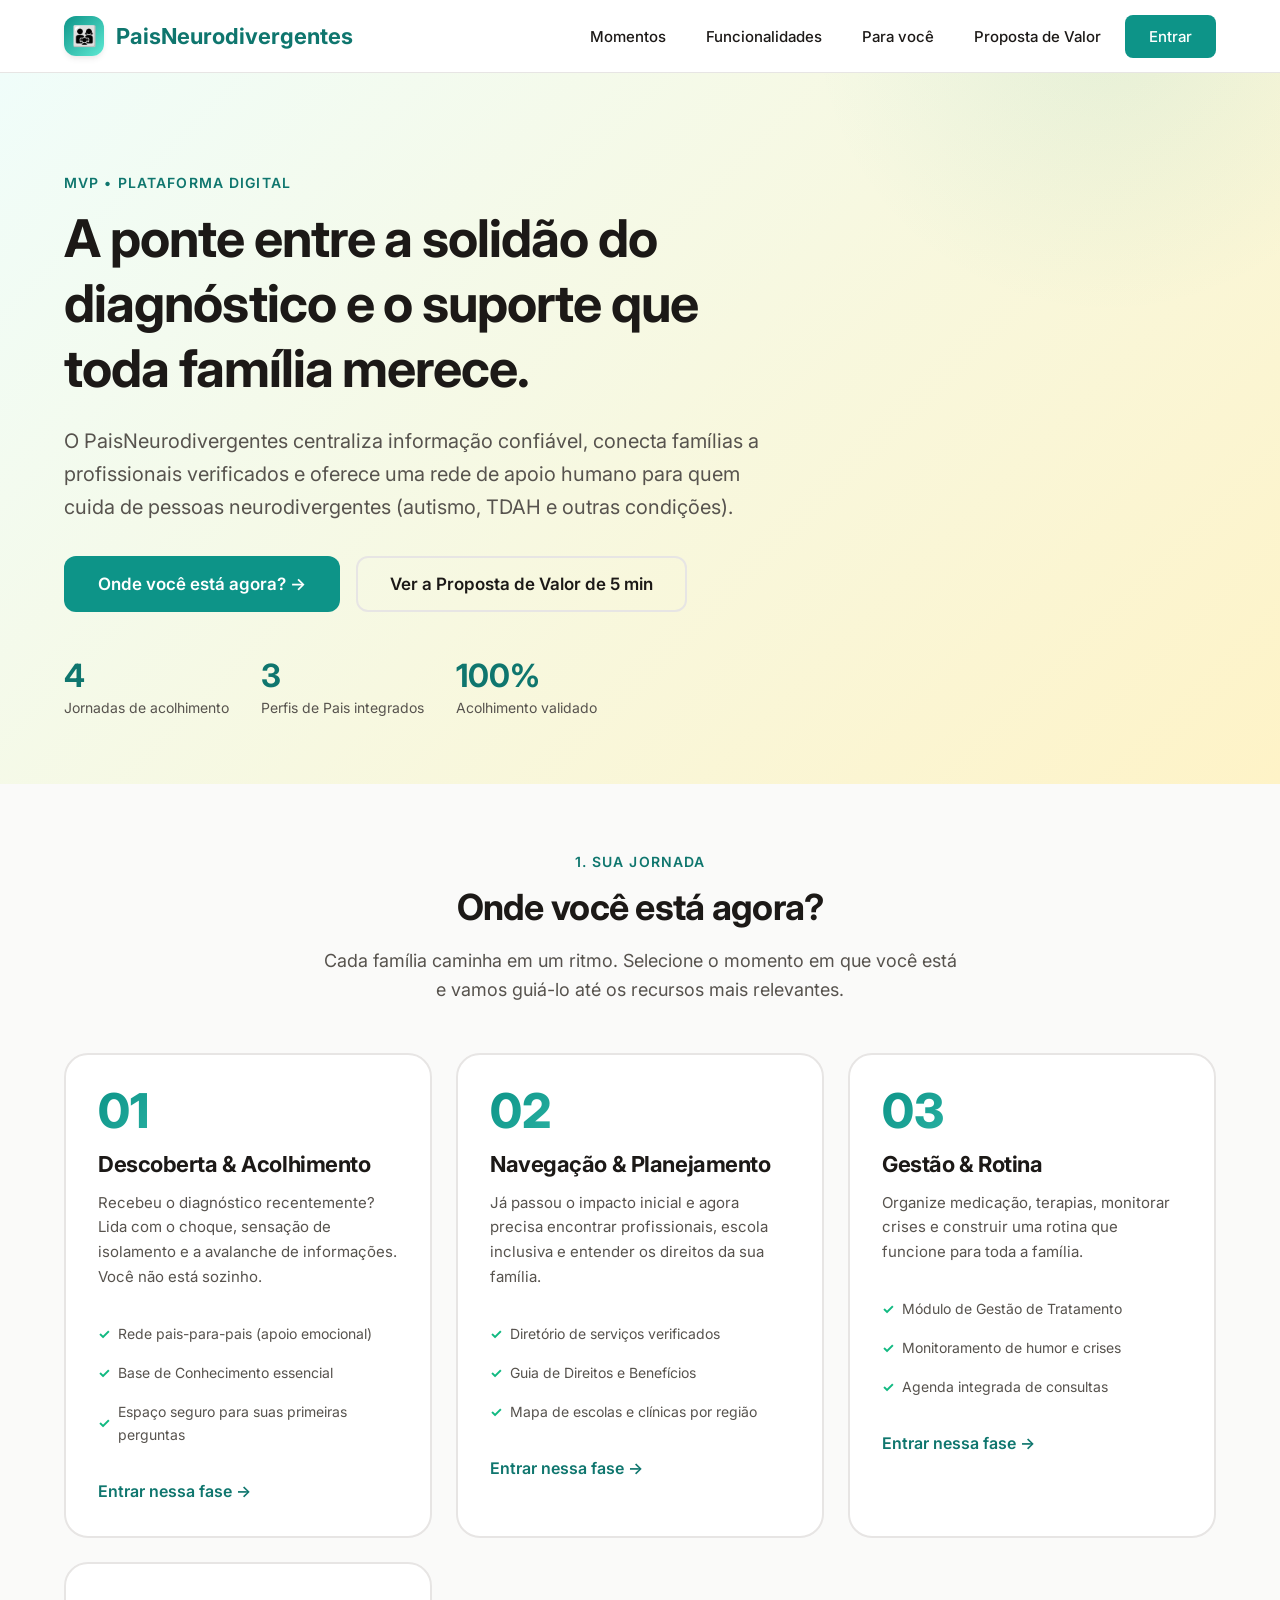
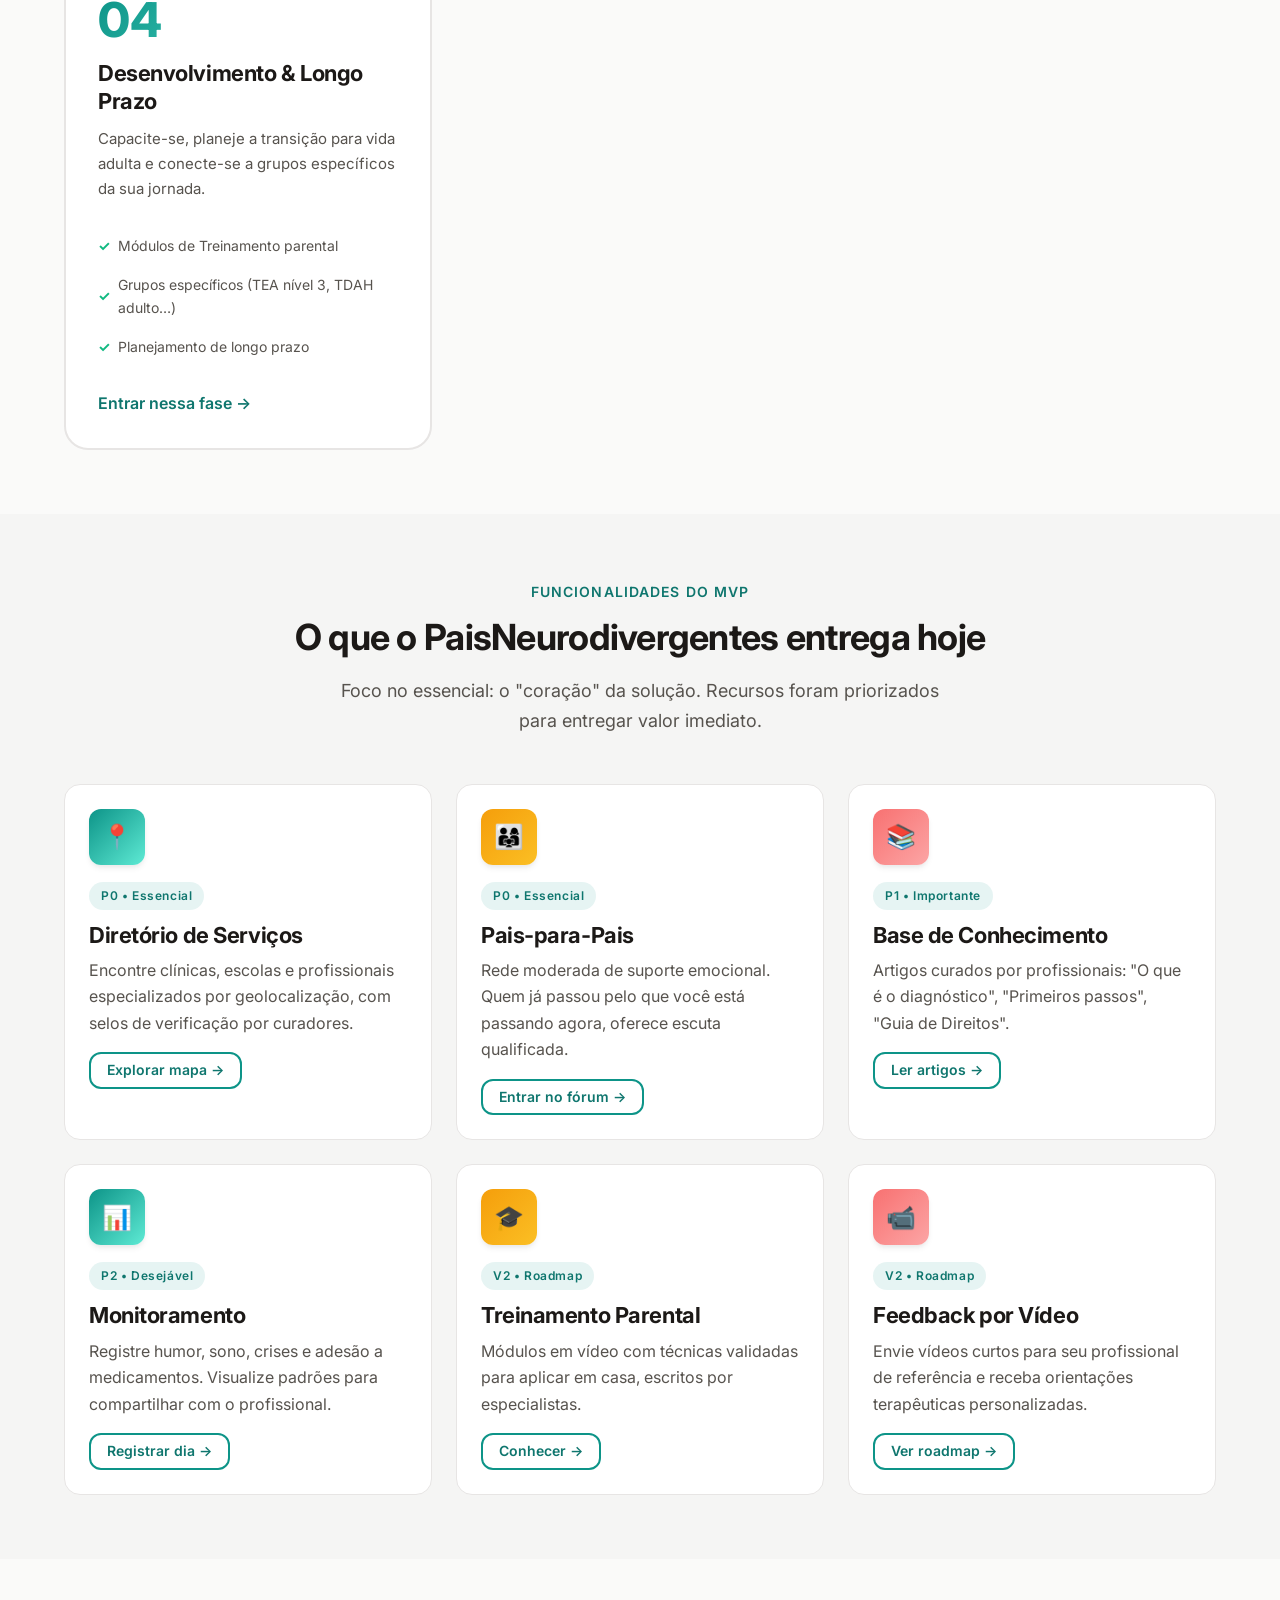
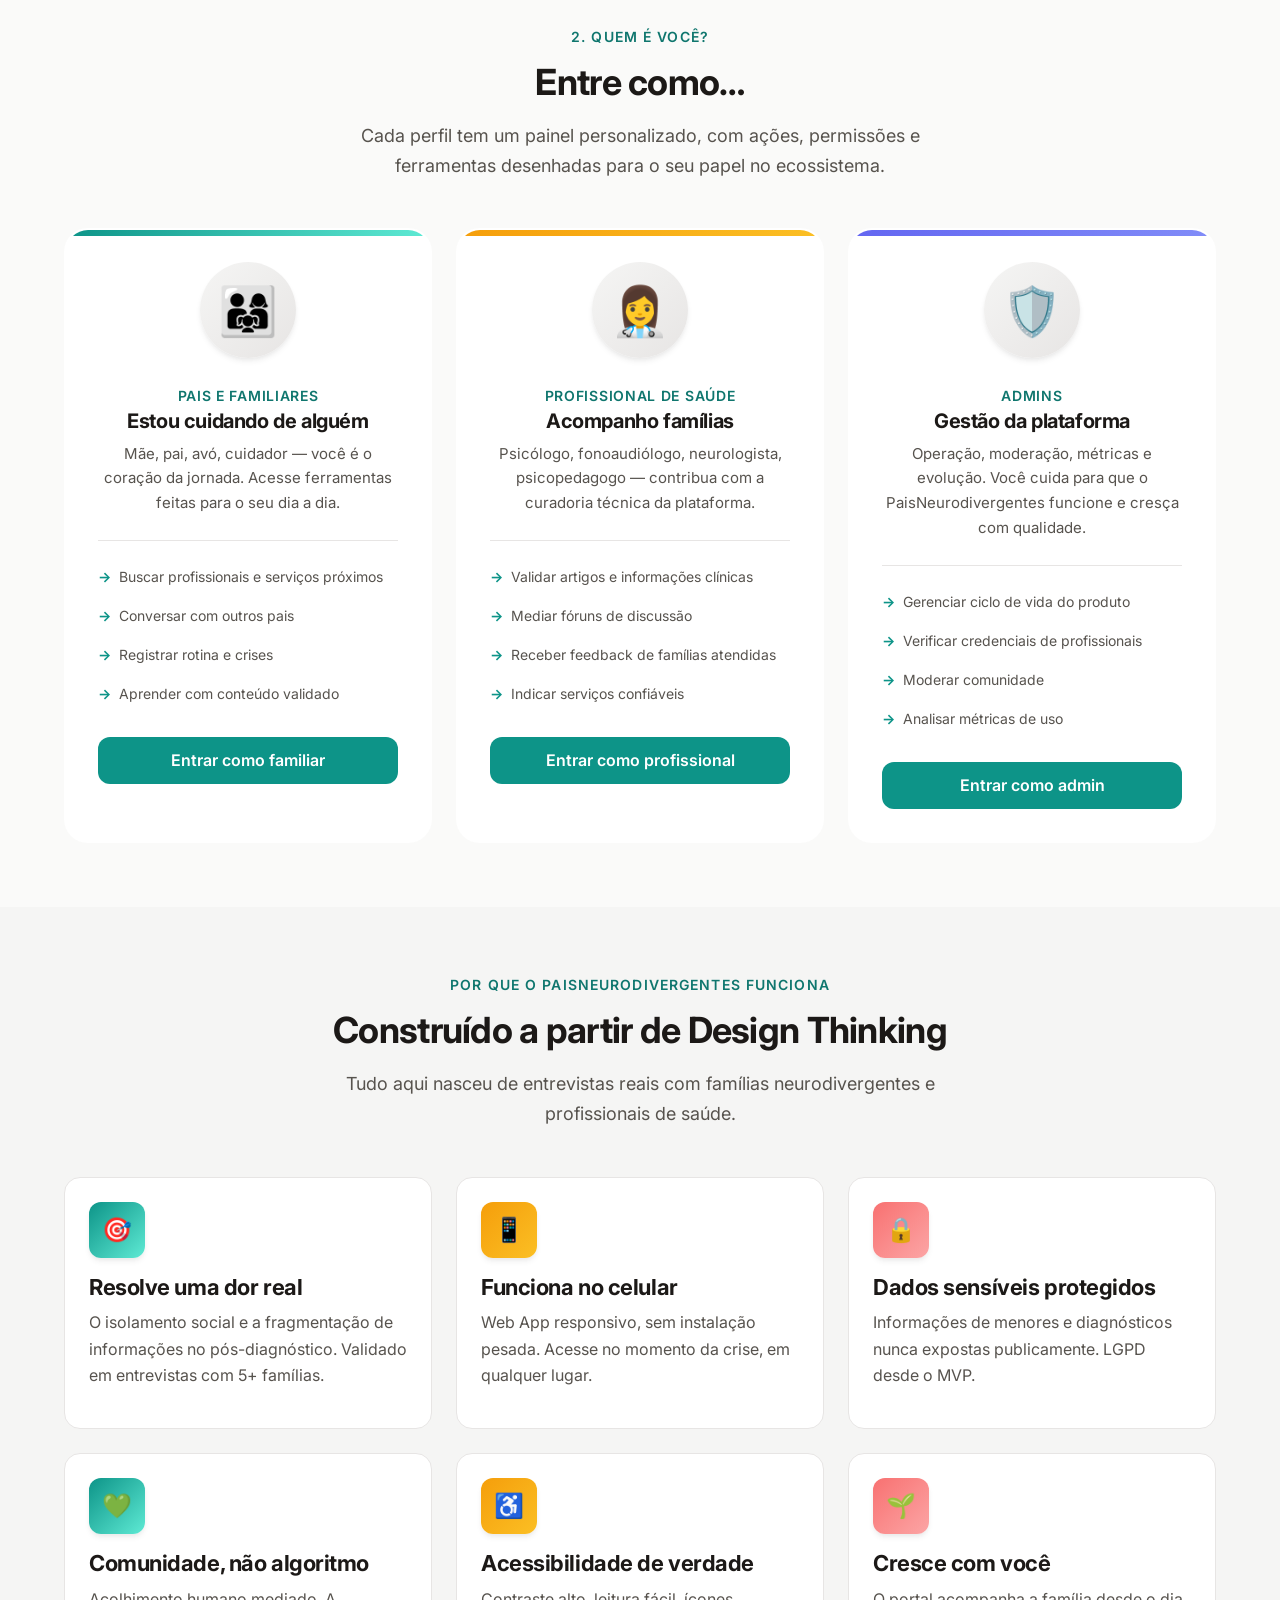
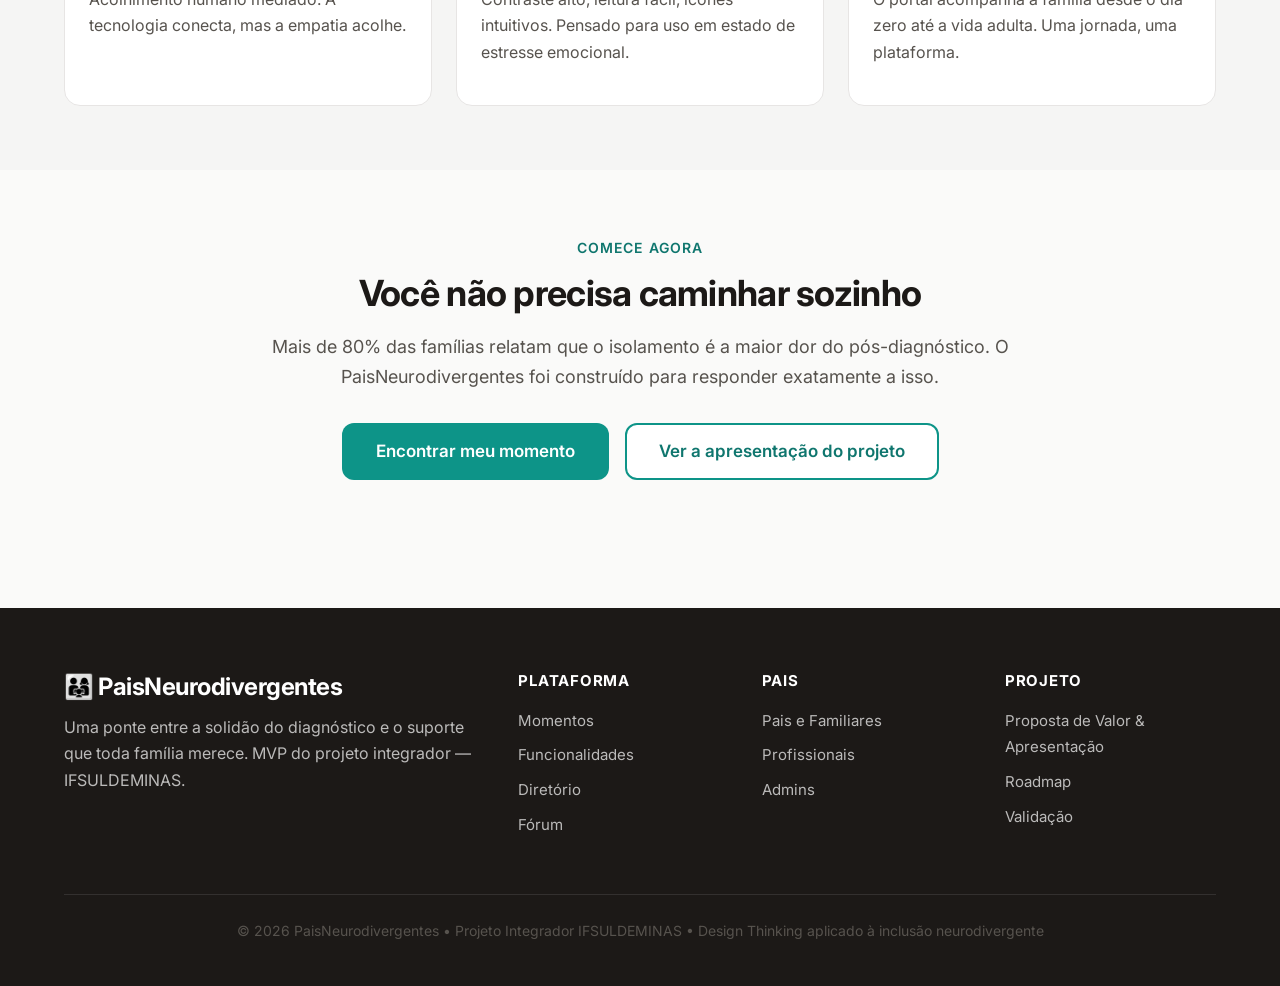
==== commit af9575c2: "home e proposta" ====
--- a/index.html
+++ b/index.html
@@ -64,11 +64,11 @@
           <div class="hero-stats">
             <div class="stat">
               <span class="stat-number">4</span>
-              <span class="stat-label">Fases da jornada</span>
+              <span class="stat-label">Jornadas de acolhimento</span>
             </div>
             <div class="stat">
               <span class="stat-number">3</span>
-              <span class="stat-label">Pais integrados</span>
+              <span class="stat-label">Perfis de Pais integrados</span>
             </div>
             <div class="stat">
               <span class="stat-number">100%</span>
